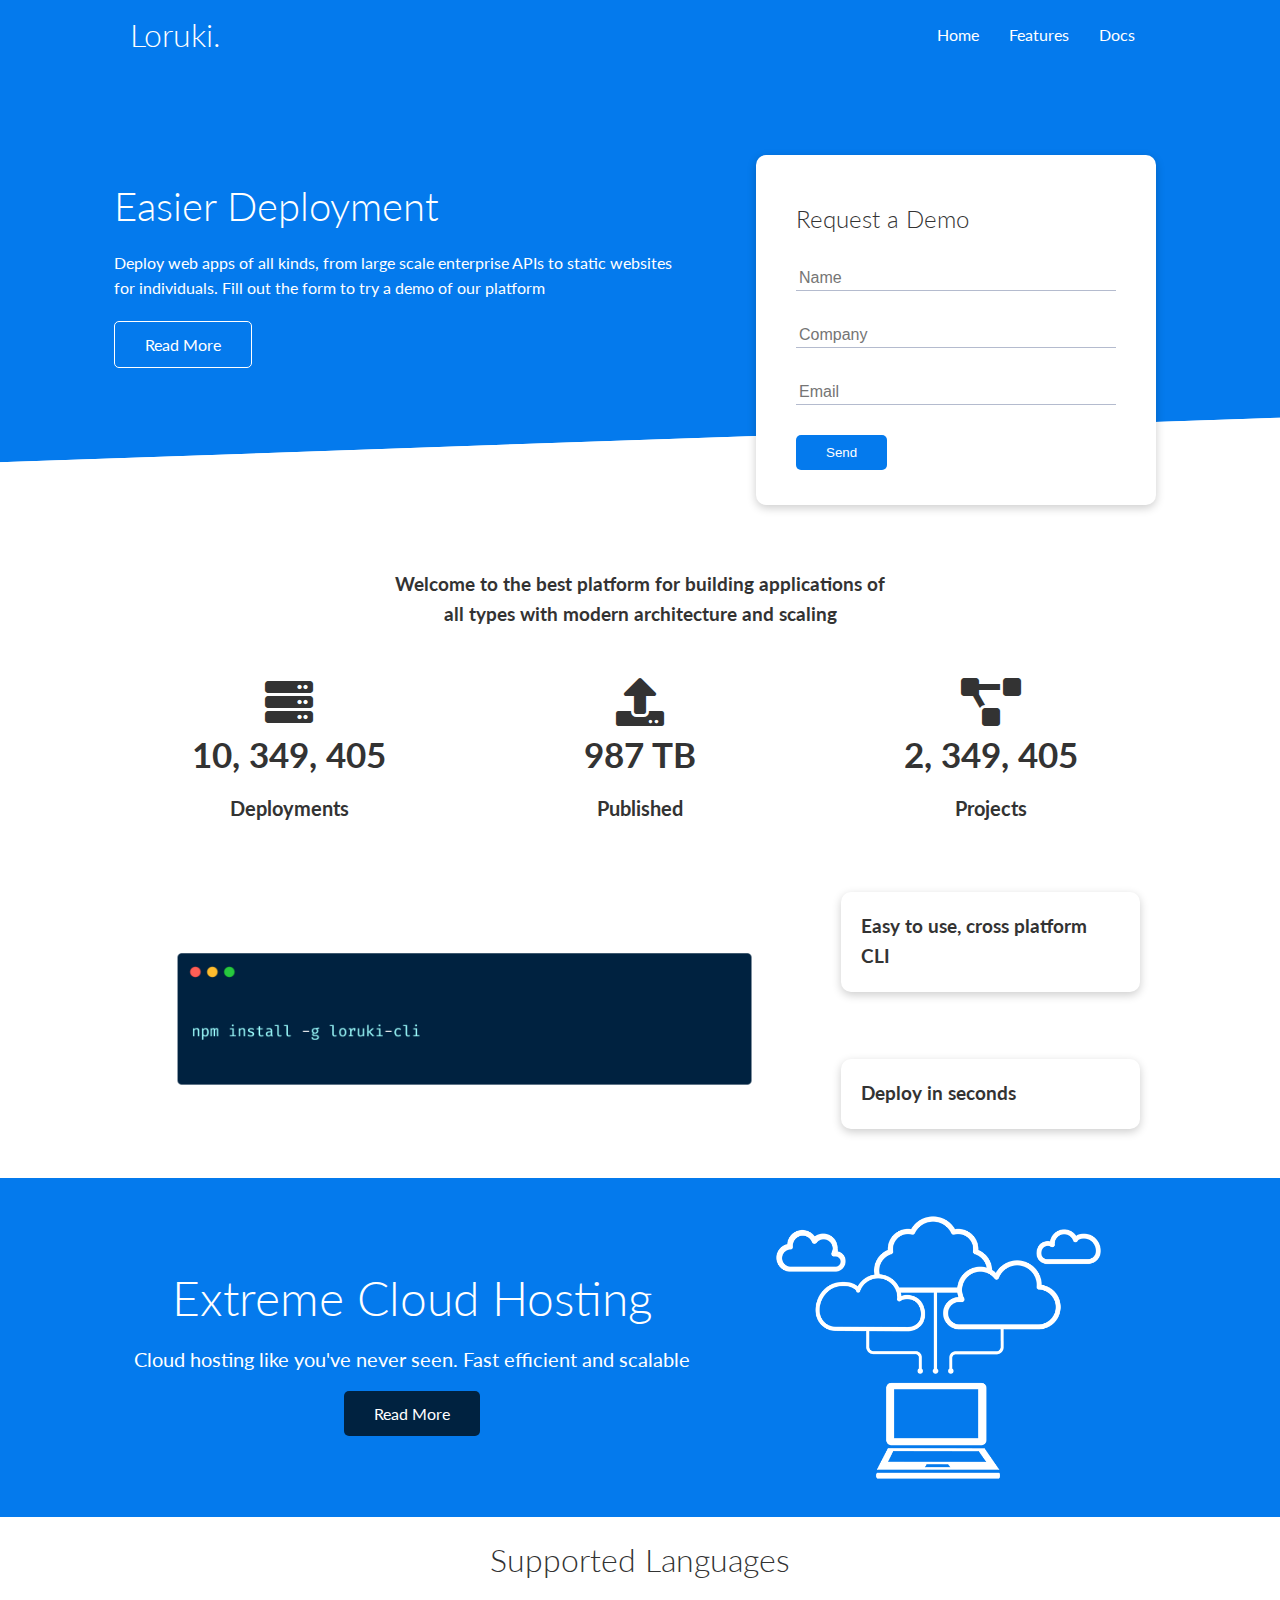
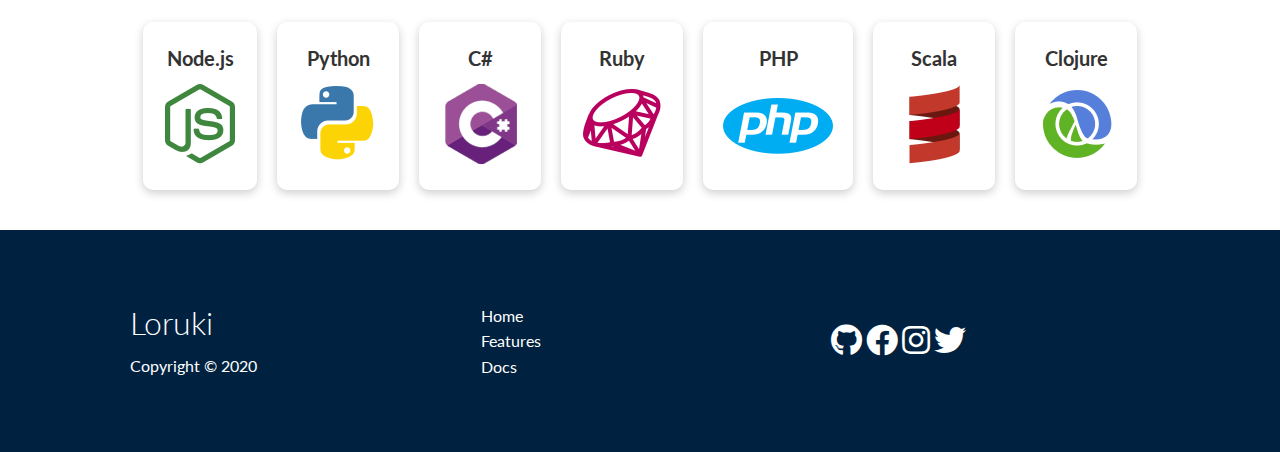
==== index.html @ 75729f55 "Create Responsive site with css3" ====
<!DOCTYPE html>
<html lang="en">
<head>
    <meta charset="UTF-8">
    <meta http-equiv="X-UA-Compatible" content="IE=edge">
    <meta name="viewport" content="width=device-width, initial-scale=1.0">
    <link rel="stylesheet" href="https://cdnjs.cloudflare.com/ajax/libs/font-awesome/5.15.4/css/all.min.css" integrity="sha512-1ycn6IcaQQ40/MKBW2W4Rhis/DbILU74C1vSrLJxCq57o941Ym01SwNsOMqvEBFlcgUa6xLiPY/NS5R+E6ztJQ==" crossorigin="anonymous" referrerpolicy="no-referrer" />
    <link rel="stylesheet" href="css/style.css">
    <title>Loruki | Cloud Hosting For Everyone</title>
</head>
<body>
    <div class="navbar">
        <div class="container flex">
            <h1 class="logo">Loruki.</h1>
            <nav>
                <ul>
                    <li><a href="index.html">Home</a></li>
                    <li><a href="features.html">Features</a></li>
                    <li><a href="docs.html">Docs</a></li>
                </ul>
            </nav>
        </div>
    </div>
    <section class="showcase">
        <div class="container grid">
            <div class="showcase-text">
                <h1>Easier Deployment</h1>
                <p>Deploy web apps of all kinds, from large scale enterprise APIs to static websites for individuals. Fill out the form to try a demo of our platform</p>
                <a href="features.html" class="btn btn-outline">Read More</a>
            </div>
            <div class="showcase-form card">
                <h2>Request a Demo</h2>
                <form>
                    <div class="form-control">
                        <input type="text" name="name" placeholder="Name" required>
                    </div>
                    <div class="form-control">
                        <input type="text" name="company" placeholder="Company" required>
                    </div>
                    <div class="form-control">
                        <input type="email" name="email" placeholder="Email" required>
                    </div>
                    <input type="submit" value="Send" class="btn btn-primary">
                </form>
            </div>
        </div>
    </section>
    <section class="stats">
        <div class="container">
            <h3 class="stats-heading text-center my-1">
                Welcome to the best platform for building applications of all 
                types with modern architecture and scaling
            </h3>

            <div class="grid grid-3 text-center my-4">
                <div>
                    <i class="fas fa-server fa-3x"></i>
                    <h3>10, 349, 405</h3>
                    <p class="text-secondary">Deployments</p>
                </div>
                <div>
                    <i class="fas fa-upload fa-3x"></i>
                    <h3>987 TB</h3>
                    <p class="text-secondary">Published</p>
                </div>
                <div>
                    <i class="fas fa-project-diagram fa-3x"></i>
                    <h3>2, 349, 405</h3>
                    <p class="text-secondary">Projects</p>
                </div>
            </div>
        </div>
    </section>

    <section class="cli">
        <div class="container grid">
            <img src="images/cli.png">
            <div class="card">
                <h3>Easy to use, cross platform CLI</h3>
            </div>
            <div class="card">
                <h3>Deploy in seconds</h3>
            </div>
        </div>
    </section>
    <section class="cloud bg-primary my-2 py-2">
        <div class="container grid">
            <div class="text-center">
                <h2 class="lg">Extreme Cloud Hosting</h2>
                <p class="lead my-1">Cloud hosting like you've never seen. Fast efficient and scalable</p>
                <a href="features.html" class="btn btn-dark">Read More</a>
            </div>
            <img src="images/cloud.png">
        </div>
    </section>
    <section class="languages">
        <h2 class="md text-center my-2">
            Supported Languages
        </h2>
        <div class="container flex">
            <div class="card">
                <h4>Node.js</h4>
                <img src="images/logos/node.png">
            </div>
            <div class="card">
                <h4>Python</h4>
                <img src="images/logos/python.png" alt="">
            </div>
            <div class="card">
                <h4>C#</h4>
                <img src="images/logos/csharp.png" alt="">
            </div>
            <div class="card">
                <h4>Ruby</h4>
                <img src="images/logos/ruby.png" alt="">
            </div>
            <div class="card">
                <h4>PHP</h4>
                <img src="images/logos/php.png" alt="">
            </div>
            <div class="card">
                <h4>Scala</h4>
                <img src="images/logos/scala.png" alt="">
            </div>
            <div class="card">
                <h4>Clojure</h4>
                <img src="images/logos/clojure.png" alt="">
            </div>
        </div>
    </section>
    <footer class="footer bg-dark py-5">
        <div class="container grid grid-3">
            <div>
                <h1>Loruki</h1>
                <p>Copyright &copy; 2020</p>
            </div>
            <nav>
                <ul>
                    <li><a href="index.html">Home</a></li>
                    <li><a href="features.html">Features</a></li>
                    <li><a href="docs.html">Docs</a></li>
                </ul>
            </nav>
            <div class="social">
                <a href="#"><i class="fab fa-github fa-2x"></i></a>
                <a href="#"><i class="fab fa-facebook fa-2x"></i></a>
                <a href="#"><i class="fab fa-instagram fa-2x"></i></a>
                <a href="#"><i class="fab fa-twitter fa-2x"></i></a>
            </div>
        </div>
    </footer>
</body>
</html>
---- css/style.css ----
@import url('https://fonts.googleapis.com/css2?family=Lato:wght@300&display=swap');
:root {
  --primary-color: #047aed;
  --secondary-color: #1c3fa8;
  --dark-color: #002240;
  --light-color: #f4f4f4;
  --success-color: #5cb85c;
  --error-color: #d9534f;
}

* {
  box-sizing: border-box;
  padding: 0;
  margin: 0;
}

body {
  font-family: 'Lato', 'sans-serif';
  color: #333;
  line-height: 1.6;
}

ul {
  list-style-type: none;
}

a {
  text-decoration: none;
  color: #333;
}

h1,
h2 {
  font-weight: 300;
  line-height: 1.2;
  margin: 10px 0;
}

p {
  margin: 10px 0;
}

img {
  width: 100%;
}

.navbar {
  background-color: var(--primary-color);
  color: #fff;
  height: 70px;
}

.container {
  max-width: 1100px;
  margin: 0 auto;
  overflow: auto;
  padding: 0 40px;
}

.navbar .flex {
  justify-content: space-between;
}

.flex {
  display: flex;
  justify-content: center;
  align-items: center;
  height: 100%;
}

.navbar ul {
  display: flex;
}

.navbar a {
  color: #fff;
  padding: 10px;
  margin: 0 5px;
}

.navbar a:hover {
  border-bottom: 2px solid #fff;
}

.showcase {
  height: 400px;
  background-color: var(--primary-color);
  color: #fff;
  position: relative;
}

.showcase h1 {
  font-size: 40px;
}

.showcase p {
  margin: 20px 0;
}

.grid {
  display: grid;
  grid-template-columns: repeat(2, 1fr);
  gap: 2em;
  justify-content: center;
  align-items: center;
  height: 100%;
}

.showcase .grid {
  grid-template-columns: 55% 45%;
  overflow: visible;
}

.card {
  background-color: #fff;
  border-radius: 10px;
  box-shadow: 0px 3px 10px rgba(0, 0, 0, 0.2);
  padding: 20px;
  margin: 10px;
  color: #333;
}

.showcase-form {
  position: relative;
  top: 60px;
  height: 350px;
  width: 400px;
  padding: 40px;
  z-index: 100;
  justify-self: end;
  animation: slideInFromRight 1s ease-in;
}

.showcase-form .form-control {
  margin: 30px 0;
}

.showcase-form input[type='text'],
.showcase-form input[type='email'] {
  border: 0;
  border-bottom: 1px solid #b4bbce;
  width: 100%;
  padding: 3px;
  font-size: 16px;
}

.showcase-form input:focus {
  outline: none;
}

.btn {
  display: inline-block;
  padding: 10px 30px;
  cursor: pointer;
  background-color: var(--primary-color);
  color: #fff;
  border: none;
  border-radius: 5px;
}

.btn-outline {
  background-color: transparent;
  border: 1px solid #fff;
}

.btn:hover {
  transform: scale(0.98);
}

.showcase::before,
.showcase::after {
  content: '';
  position: absolute;
  height: 100px;
  bottom: -70px;
  right: 0;
  left: 0;
  background-color: #fff;
  transform: skewY(-2deg);
  -webkit-transform: skewY(-2deg);
  -moz-transform: skewY(-2deg);
  -ms-transform: skewY(-2deg);
}

.stats {
  padding-top: 100px;
}

.grid-3 {
  grid-template-columns: repeat(3, 1fr);
}

.text-center {
  text-align: center;
}

.my-1 {
  margin: 1rem 0;
}

.my-2 {
  margin: 1.5rem 0;
}

.my-3 {
  margin: 2rem 0;
}

.my-4 {
  margin: 3rem 0;
}

.m-5 {
  margin: 4rem;
}

.m-1 {
  margin: 1rem;
}

.m-2 {
  margin: 1.5rem;
}

.m-3 {
  margin: 2rem;
}

.m-4 {
  margin: 3rem;
}

.m-5 {
  margin: 4rem;
}
/* Padding */
.py-1 {
  padding: 1rem 0;
}

.py-2 {
  padding: 1.5rem 0;
}

.py-3 {
  padding: 2rem 0;
}

.py-4 {
  padding: 3rem 0;
}

.py-5 {
  padding: 4rem 0;
}

.p-1 {
  padding: 1rem;
}

.p-2 {
  padding: 1.5rem;
}

.p-3 {
  padding: 2rem;
}

.p-4 {
  padding: 3rem;
}

.p-5 {
  padding: 4rem;
}

.stats-heading {
  max-width: 500px;
  margin: auto;
}

.stats .grid h3 {
  font-size: 35px;
}

.stats .grid p {
  font-size: 20px;
  font-weight: bold;
}

.cli .grid {
  grid-template-columns: repeat(3, 1fr);
  grid-template-rows: repeat(2, 1fr);
}

.cli .grid > *:first-child {
  grid-column: span 2;
  grid-row: span 2;
}

.cloud .grid {
  grid-template-columns: 4fr 3fr;
}

.bg-primary,
.btn-primary {
  background-color: var(--primary-color);
  color: #fff;
}

.bg-light {
  background-color: var(--light-color);
}

.btn-dark,
.bg-dark {
  background-color: var(--dark-color);
  color: #fff;
}

.bg-dark a {
  color: #fff;
}

.lead {
  font-size: 20px;
}

.sm {
  font-size: 1rem;
}

.md {
  font-size: 2rem;
}

.lg {
  font-size: 3rem;
}

.xl {
  font-size: 4rem;
}

.languages .card {
  text-align: center;
  margin: 18px 10px 40px;
  transition: transform 0.5s;
}

.languages .flex {
  flex-wrap: wrap;
}

.languages .card h4 {
  font-size: 20px;
  margin-bottom: 10px;
}

.languages .card:hover {
  transform: translateY(-15px);
}

.features-head img,
.docs-head img {
  width: 200px;
  justify-self: flex-end;
}

.features-sub-head img {
  width: 300px;
  justify-self: end;
}

.features-main .card > i {
  margin-right: 20px;
}

.features-main .grid {
  padding: 30px;
}

.features-main .grid > *:first-child {
  grid-column: span 3;
}

.features-main .grid > *:nth-child(2) {
  grid-column: span 2;
}

.docs-main h3 {
  margin: 20px 0;
}

.docs-main .grid {
  grid-template-columns: 1fr 2fr;
  align-items: flex-start;
}

.docs-main nav li {
  font-size: 17px;
  padding-bottom: 5px;
  margin-bottom: 5px;
  border-bottom: 1px solid #ccc;
}

.docs-main nav li:hover {
  font-weight: bold;
}

.alert {
  background-color: var(--light-color);
  padding: 10px 20px;
  font-weight: bold;
  margin: 15px 0;
}

.alert i {
  margin-right: 10px;
}

.alert-success {
  background-color: var(--success-color);
  color: #fff;
}

code,
pre {
  background-color: #333;
  color: #fff;
  padding: 10px;
}

.text-primary {
  color: var(--primary-color);
}

.showcase-text {
  animation: slideInFromLeft 1s ease-in;
}

/* Tablets and under */
@media (max-width: 768px) {
  .grid,
  .showcase .grid,
  .stats .grid,
  .cli .grid,
  .cloud .grid,
  .features-main .grid,
  .docs-main .grid {
    grid-template-columns: 1fr;
    grid-template-rows: 1fr;
  }

  .showcase {
    height: auto;
  }

  .showcase-text {
    text-align: center;
    margin-top: 40px;
    animation: slideInFromTop 1s ease-in;
  }

  .showcase-form {
    justify-self: center;
    margin: auto;
    animation: slideInFromBottom 1s ease-in;
  }

  .cli .grid > *:first-child {
    grid-column: 1;
    grid-row: 1;
  }
  .features-head,
  .features-sub-head,
  .docs-head {
    text-align: center;
  }

  .features-head img,
  .features-sub-head img,
  .docs-head img {
    justify-self: center;
  }

  .features-main .grid > *:first-child,
  .features-main .grid > *:nth-child(2) {
    grid-column: 1;
  }
}

/* Mobile */
@media (max-width: 500px) {
  .navbar {
    height: 110px;
  }

  .navbar .flex {
    flex-direction: column;
  }

  .navbar ul {
    padding: 10px;
    background-color: rgba(0, 0, 0, 0.2);
  }
}

@keyframes slideInFromLeft {
  0% {
    transform: translateX(-100%);
  }

  100% {
    transform: translateX(0);
  }
}

@keyframes slideInFromRight {
  0% {
    transform: translateX(100%);
  }
  100% {
    transform: translateX(0);
  }
}

@keyframes slideInFromTop {
  0% {
    transform: translateY(-100%);
  }

  100% {
    transform: translateY(0);
  }
}

@keyframes slideInFromBottom {
  0% {
    transform: translateY(100%);
  }

  100% {
    transform: 0;
  }
}
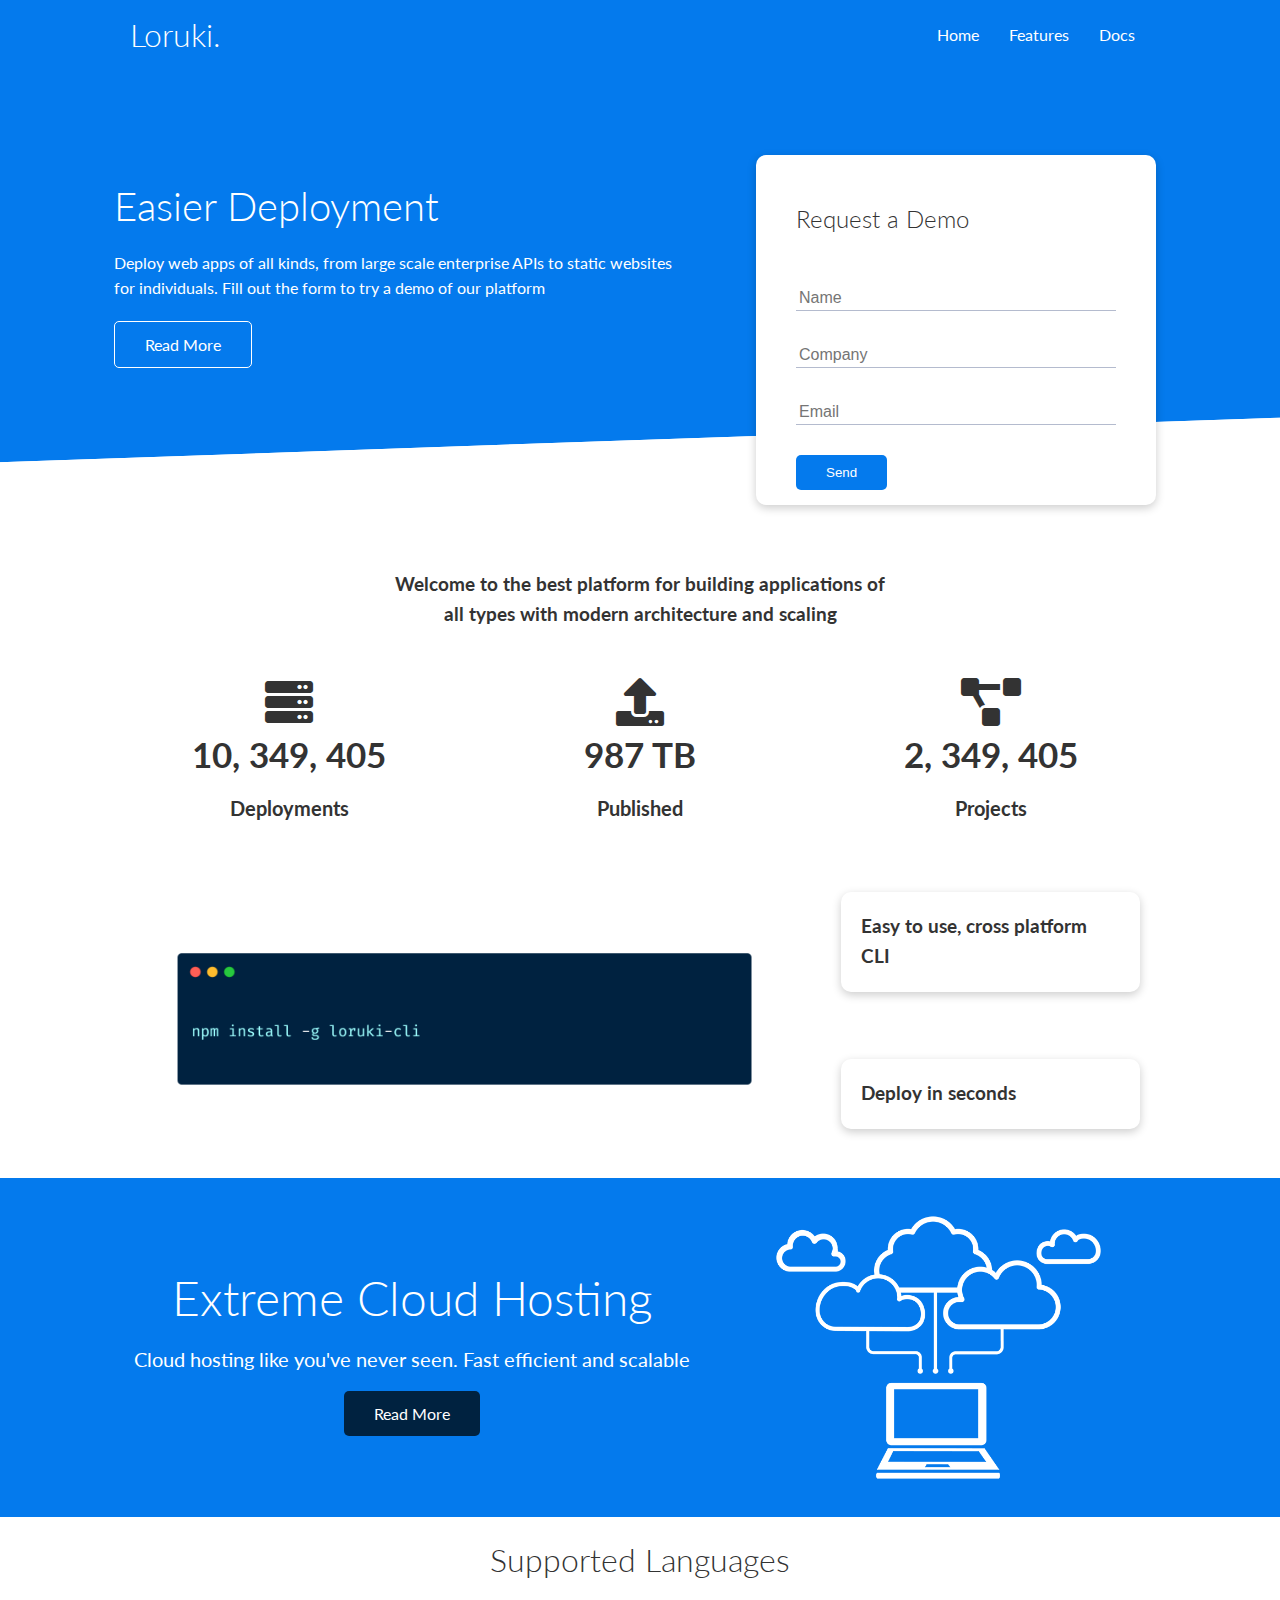
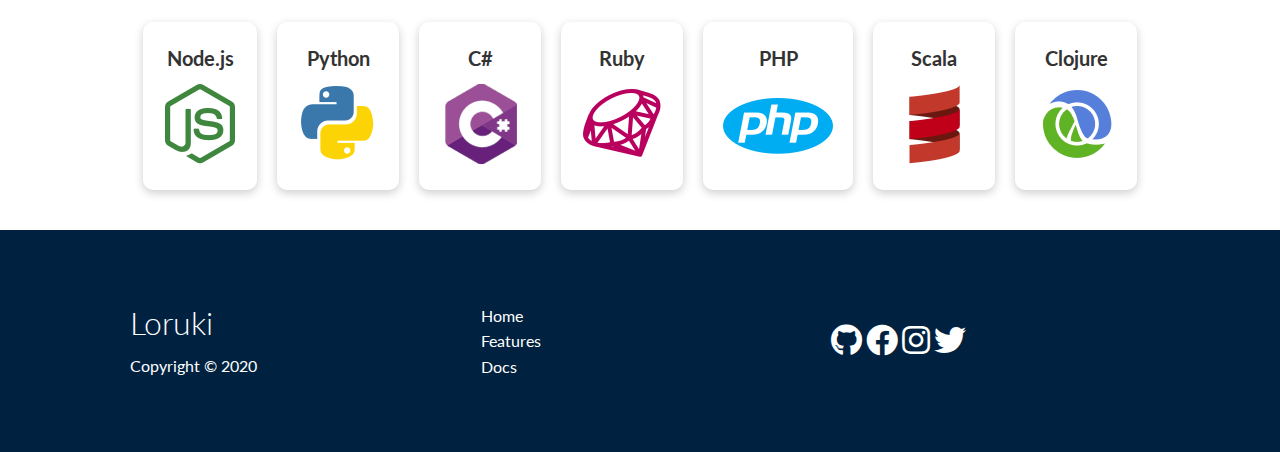
==== commit 59e71ab5: "Add spam filter" ====
--- a/index.html
+++ b/index.html
@@ -30,7 +30,11 @@
             </div>
             <div class="showcase-form card">
                 <h2>Request a Demo</h2>
-                <form>
+                <form name="contact" method="POST" netlify-honeypot="bot-field" data-netlify="true">
+                    <input type="hidden" name="form-name" value="contact">
+                    <p class="hidden">
+                        <label>Don’t fill this out if you’re human: <input name="bot-field" /></label>
+                    </p>
                     <div class="form-control">
                         <input type="text" name="name" placeholder="Name" required>
                     </div>
--- a/css/style.css
+++ b/css/style.css
@@ -439,6 +439,11 @@
   animation: slideInFromLeft 1s ease-in;
 }
 
+.hidden {
+  visibility: hidden;
+  height: 0;
+}
+
 /* Tablets and under */
 @media (max-width: 768px) {
   .grid,
